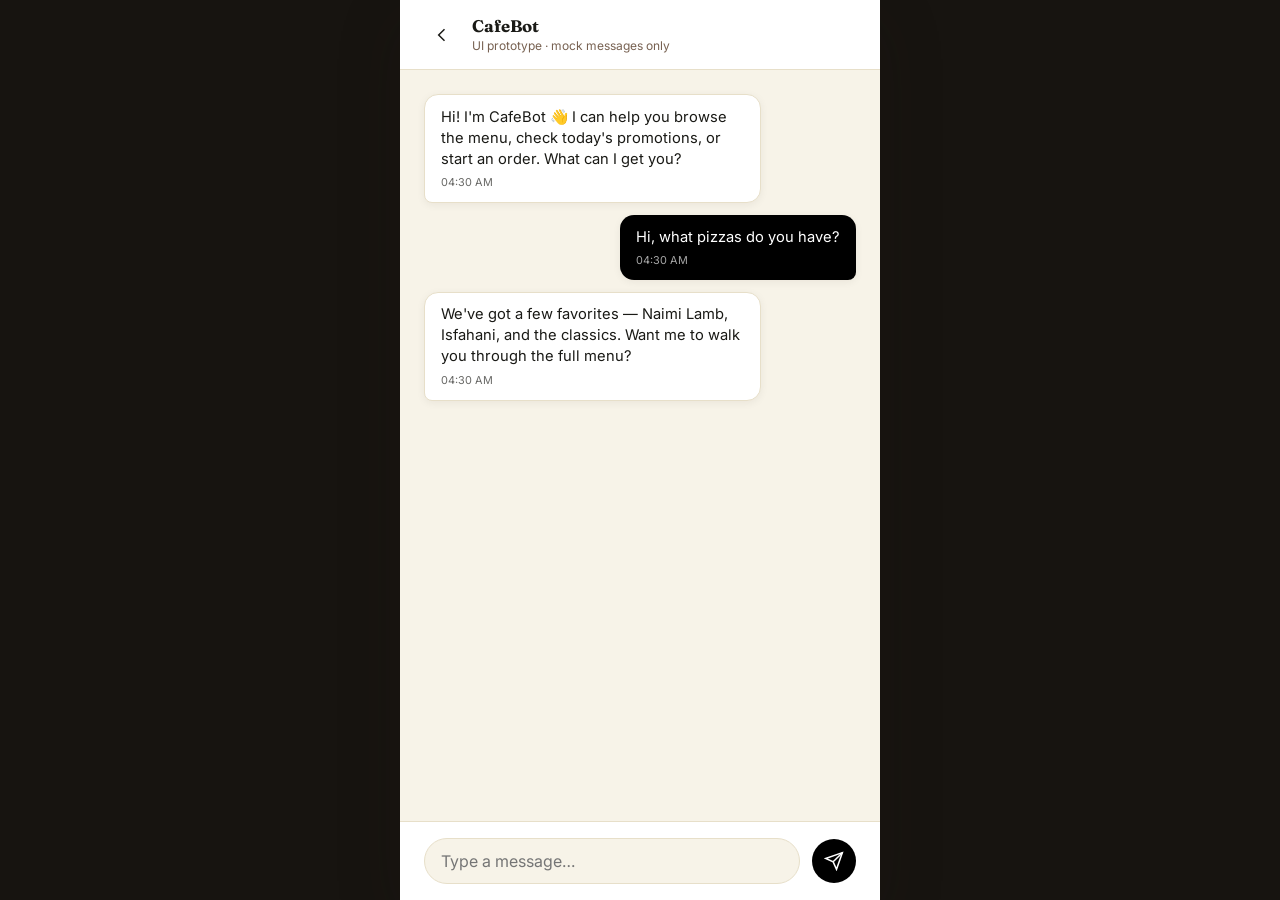
==== frontend/chatbot.html @ ae960777 "Add CafeBot chat backend, order tools, and chat UI prototype - Standalone CafeBot chat interface (fr" ====
<!DOCTYPE html>
<html lang="en">
<head>
<meta charset="UTF-8" />
<meta name="viewport" content="width=device-width, initial-scale=1.0" />
<title>CafeBot Chat — 8 Portions Pizza</title>
<meta name="description" content="CafeBot chat interface prototype. UI only — mock messages, no live AI, backend, or authentication yet." />
<meta name="robots" content="noindex" />
<link rel="icon" type="image/jpeg" href="img/logo-mark.jpeg" />
<link rel="preconnect" href="https://fonts.googleapis.com" />
<link rel="preconnect" href="https://fonts.gstatic.com" crossorigin />
<link href="https://fonts.googleapis.com/css2?family=Fraunces:opsz,wght@9..144,500;9..144,700&family=Inter:wght@400;500;600;700;800&display=swap" rel="stylesheet" />
<link rel="stylesheet" href="css/styles.css" />
</head>
<body class="chatbot-page">
  <main id="main" class="chatbot-shell">
    <header class="chat-header">
      <a class="chat-back" href="index.html" aria-label="Back to site">
        <svg viewBox="0 0 24 24" fill="none" stroke="currentColor" stroke-width="1.8"><path d="M15 19 8 12l7-7"/></svg>
      </a>
      <div class="chat-header-info">
        <span class="chat-header-name">CafeBot</span>
        <span class="chat-header-status">UI prototype &middot; mock messages only</span>
      </div>
    </header>

    <div class="chat-log" id="chat-log" aria-live="polite"></div>

    <form class="chat-input-row" id="chat-form">
      <input type="text" id="chat-input" placeholder="Type a message…" autocomplete="off" aria-label="Message" />
      <button type="submit" class="chat-send-btn" aria-label="Send message">
        <svg viewBox="0 0 24 24" fill="none" stroke="currentColor" stroke-width="1.8"><path d="M22 2 11 13"/><path d="M22 2 15 22l-4-9-9-4 20-7Z"/></svg>
      </button>
    </form>
  </main>

  <script src="js/chatbot.js"></script>
</body>
</html>
---- frontend/css/styles.css ----
/* ==========================================================================
   8 Portions Pizza — Design system
   All brand tokens live in :root so real brand colors/fonts/logo can
   replace these placeholders later with a handful of edits.
   ========================================================================== */

:root {
  /* Verified brand palette — pulled from 8 Portions' own official ordering
     platform theme config ("Creamy") and real logo artwork: cream page/card
     backgrounds, black UI chrome, warm taupe body copy, green from the
     logo's leaf mark used as a small fresh/organic accent. */
  --color-primary: #000000;
  --color-primary-dark: #2b2b2b;
  --color-primary-light: #efe6d3;
  --color-accent: #3cad67;
  --color-accent-dark: #2c8850;
  --color-accent-warm: #c9a46a;
  --color-charcoal: #171410;
  --color-charcoal-soft: #2a2118;
  --color-bg: #f7f3e8;
  --color-surface: #ffffff;
  --color-card: #f1ecda;
  --color-text: #1a1a16;
  --color-text-muted: #776151;
  --color-border: #e7dfc9;
  --color-success: #3cad67;

  /* Their configured font ("SF" / SF Pro) isn't freely licensable for web —
     using a similar elegant serif (headings, echoes the "8PORTIONS." mark)
     and a clean humanist sans (body) as the closest free equivalents. */
  --font-display: "Fraunces", "Georgia", serif;
  --font-body: "Inter", -apple-system, BlinkMacSystemFont, "Segoe UI", sans-serif;

  /* Spacing scale (rem) */
  --space-1: 0.25rem;
  --space-2: 0.5rem;
  --space-3: 0.75rem;
  --space-4: 1rem;
  --space-5: 1.5rem;
  --space-6: 2rem;
  --space-7: 3rem;
  --space-8: 4rem;
  --space-9: 6rem;

  --radius-sm: 8px;
  --radius-md: 14px;
  --radius-lg: 22px;
  --radius-full: 999px;

  --shadow-sm: 0 2px 8px rgba(36, 21, 18, 0.06);
  --shadow-md: 0 10px 30px rgba(36, 21, 18, 0.12);
  --shadow-lg: 0 20px 60px rgba(36, 21, 18, 0.18);

  --container-width: 1200px;
  --header-height: 76px;
}

/* -------------------------------------------------------------------------
   Reset & base
   ------------------------------------------------------------------------- */
*,
*::before,
*::after {
  box-sizing: border-box;
}

html {
  scroll-behavior: smooth;
  scroll-padding-top: calc(var(--header-height) + 16px);
}

body {
  margin: 0;
  font-family: var(--font-body);
  color: var(--color-text);
  background: var(--color-bg);
  line-height: 1.55;
  -webkit-font-smoothing: antialiased;
}

img,
svg {
  max-width: 100%;
  display: block;
}

a {
  color: inherit;
}

h1,
h2,
h3,
h4 {
  font-family: var(--font-display);
  margin: 0;
  line-height: 1.15;
  font-weight: 600;
}

p {
  margin: 0;
}

ul {
  margin: 0;
  padding: 0;
  list-style: none;
}

button {
  font-family: inherit;
  cursor: pointer;
}

input,
textarea,
select {
  font-family: inherit;
  font-size: inherit;
}

:focus-visible {
  outline: 3px solid var(--color-accent);
  outline-offset: 2px;
}

.container {
  width: 100%;
  max-width: var(--container-width);
  margin: 0 auto;
  padding: 0 var(--space-5);
}

.section {
  padding: var(--space-9) 0;
}

.section-header {
  max-width: 640px;
  margin: 0 0 var(--space-6);
}

.section-header.center {
  margin-left: auto;
  margin-right: auto;
  text-align: center;
}

.eyebrow {
  display: inline-block;
  font-family: var(--font-body);
  font-weight: 700;
  font-size: 0.75rem;
  letter-spacing: 0.14em;
  text-transform: uppercase;
  color: var(--color-primary);
  margin-bottom: var(--space-3);
}

.section-header h2 {
  font-size: clamp(1.75rem, 3vw, 2.5rem);
  margin-bottom: var(--space-3);
}

.section-header p {
  color: var(--color-text-muted);
  font-size: 1.05rem;
}

.section-surface {
  background: var(--color-surface);
}

.section-dark {
  background: var(--color-charcoal);
  color: #f4ece5;
}

.section-dark .section-header p {
  color: #cdbdb3;
}

.visually-hidden {
  position: absolute;
  width: 1px;
  height: 1px;
  overflow: hidden;
  clip: rect(0 0 0 0);
  white-space: nowrap;
}

.skip-link {
  position: absolute;
  left: var(--space-4);
  top: -100px;
  background: var(--color-charcoal);
  color: #fff;
  padding: var(--space-3) var(--space-4);
  border-radius: var(--radius-sm);
  z-index: 200;
  transition: top 0.2s ease;
}

.skip-link:focus {
  top: var(--space-3);
}

/* -------------------------------------------------------------------------
   Buttons
   ------------------------------------------------------------------------- */
.btn {
  display: inline-flex;
  align-items: center;
  justify-content: center;
  gap: var(--space-2);
  border: 2px solid transparent;
  border-radius: var(--radius-full);
  padding: 0.85rem 1.6rem;
  font-weight: 700;
  font-size: 0.95rem;
  text-decoration: none;
  transition: transform 0.15s ease, box-shadow 0.15s ease, background 0.15s ease, color 0.15s ease;
  white-space: nowrap;
}

.btn:hover {
  transform: translateY(-2px);
}

.btn-primary {
  background: var(--color-primary);
  color: #fff;
  box-shadow: var(--shadow-sm);
}

.btn-primary:hover {
  background: var(--color-primary-dark);
  box-shadow: var(--shadow-md);
}

.btn-outline {
  background: transparent;
  border-color: currentColor;
  color: inherit;
}

.btn-outline:hover {
  background: rgba(255, 255, 255, 0.12);
}

.btn-light {
  background: #fff;
  color: var(--color-charcoal);
}

.btn-light:hover {
  background: var(--color-accent);
  color: var(--color-charcoal);
}

.btn-ghost {
  background: transparent;
  color: var(--color-text);
  border-color: var(--color-border);
}

.btn-ghost:hover {
  border-color: var(--color-primary);
  color: var(--color-primary);
}

.btn-sm {
  padding: 0.55rem 1.1rem;
  font-size: 0.85rem;
}

.btn-block {
  width: 100%;
}

.btn:disabled {
  opacity: 0.5;
  cursor: not-allowed;
  transform: none;
}

.icon-btn {
  position: relative;
  display: inline-flex;
  align-items: center;
  justify-content: center;
  width: 44px;
  height: 44px;
  border-radius: var(--radius-full);
  border: 1px solid var(--color-border);
  background: var(--color-surface);
  color: var(--color-text);
  transition: border-color 0.15s ease, color 0.15s ease;
}

.icon-btn:hover {
  border-color: var(--color-primary);
  color: var(--color-primary);
}

/* -------------------------------------------------------------------------
   Header / Nav
   ------------------------------------------------------------------------- */
.site-header {
  position: sticky;
  top: 0;
  z-index: 100;
  height: var(--header-height);
  background: rgba(255, 251, 245, 0.92);
  backdrop-filter: blur(10px);
  border-bottom: 1px solid var(--color-border);
}

.site-header .container {
  height: 100%;
  display: flex;
  align-items: center;
  justify-content: space-between;
  gap: var(--space-4);
}

.brand {
  display: flex;
  align-items: center;
  gap: var(--space-2);
  text-decoration: none;
  color: var(--color-text);
}

.brand-logo-img {
  height: 34px;
  width: auto;
}

/* The real logo file has a solid white background baked in (no alpha
   channel), so it only works on light surfaces. The dark footer reuses a
   typographic recreation of the wordmark instead. */
.footer-wordmark {
  font-family: var(--font-display);
  font-weight: 700;
  font-size: 1.3rem;
  letter-spacing: 0.05em;
  color: #fff;
}

.footer-wordmark small {
  display: block;
  font-family: var(--font-body);
  font-weight: 600;
  font-size: 0.6rem;
  letter-spacing: 0.18em;
  color: #cdbdb3;
  margin-top: 2px;
}

.main-nav {
  display: flex;
  align-items: center;
  gap: var(--space-6);
}

.main-nav a {
  text-decoration: none;
  font-weight: 600;
  font-size: 0.95rem;
  color: var(--color-text);
  position: relative;
  padding: var(--space-2) 0;
}

.main-nav a::after {
  content: "";
  position: absolute;
  left: 0;
  bottom: -2px;
  width: 0;
  height: 2px;
  background: var(--color-primary);
  transition: width 0.2s ease;
}

.main-nav a:hover::after,
.main-nav a[aria-current="page"]::after {
  width: 100%;
}

.header-actions {
  display: flex;
  align-items: center;
  gap: var(--space-3);
}

.cart-count {
  position: absolute;
  top: -4px;
  right: -4px;
  min-width: 20px;
  height: 20px;
  padding: 0 4px;
  border-radius: var(--radius-full);
  background: var(--color-accent);
  color: var(--color-charcoal);
  font-size: 0.7rem;
  font-weight: 800;
  display: flex;
  align-items: center;
  justify-content: center;
}

.cart-count[hidden] {
  display: none;
}

.nav-toggle {
  display: none;
  border: 1px solid var(--color-border);
  background: var(--color-surface);
  border-radius: var(--radius-sm);
  width: 44px;
  height: 44px;
  align-items: center;
  justify-content: center;
}

.nav-toggle span,
.nav-toggle span::before,
.nav-toggle span::after {
  content: "";
  display: block;
  width: 20px;
  height: 2px;
  background: var(--color-text);
  position: relative;
  transition: transform 0.2s ease, opacity 0.2s ease;
}

.nav-toggle span::before {
  position: absolute;
  top: -6px;
}

.nav-toggle span::after {
  position: absolute;
  top: 6px;
}

/* -------------------------------------------------------------------------
   Hero
   ------------------------------------------------------------------------- */
.hero {
  position: relative;
  overflow: hidden;
  background: radial-gradient(circle at 15% 20%, #fffdf6 0%, var(--color-bg) 55%);
  padding: var(--space-9) 0 var(--space-8);
}

.hero .container {
  display: grid;
  grid-template-columns: 1.05fr 0.95fr;
  gap: var(--space-8);
  align-items: center;
}

.hero-eyebrow {
  display: inline-flex;
  align-items: center;
  gap: var(--space-2);
  background: var(--color-primary-light);
  color: var(--color-primary-dark);
  font-weight: 700;
  font-size: 0.8rem;
  letter-spacing: 0.08em;
  text-transform: uppercase;
  padding: 0.4rem 0.9rem;
  border-radius: var(--radius-full);
  margin-bottom: var(--space-5);
}

.hero h1 {
  font-size: clamp(2.4rem, 5vw, 4rem);
  margin-bottom: var(--space-5);
}

.hero h1 em {
  font-style: normal;
  color: var(--color-primary);
}

.hero-lead {
  font-size: 1.15rem;
  color: var(--color-text-muted);
  max-width: 46ch;
  margin-bottom: var(--space-6);
}

.hero-actions {
  display: flex;
  flex-wrap: wrap;
  gap: var(--space-4);
  margin-bottom: var(--space-7);
}

.hero-stats {
  display: flex;
  gap: var(--space-7);
}

.hero-stats strong {
  display: block;
  font-family: var(--font-display);
  font-size: 1.7rem;
  color: var(--color-text);
}

.hero-stats span {
  font-size: 0.85rem;
  color: var(--color-text-muted);
}

.hero-visual {
  position: relative;
  display: flex;
  align-items: center;
  justify-content: center;
}

.hero-plate {
  position: relative;
  width: min(100%, 440px);
  aspect-ratio: 1 / 1;
  border-radius: 50%;
  background: var(--color-surface);
  box-shadow: var(--shadow-lg);
  display: flex;
  align-items: center;
  justify-content: center;
  animation: float 3.5s ease-in-out infinite;
}

.hero-plate svg {
  width: 78%;
  height: 78%;
}

.hero-badge {
  position: absolute;
  bottom: -4%;
  left: -6%;
  background: var(--color-charcoal);
  color: #fff;
  padding: var(--space-3) var(--space-4);
  border-radius: var(--radius-md);
  box-shadow: var(--shadow-md);
  display: flex;
  align-items: center;
  gap: var(--space-3);
}

.hero-badge-icon {
  color: var(--color-accent);
  flex-shrink: 0;
}

.hero-badge-rating .hero-badge-icon {
  color: var(--color-accent-warm);
}

.hero-badge-stars {
  color: var(--color-accent-warm);
  letter-spacing: 1px;
  font-size: 0.85em;
}

.hero-badge strong {
  display: block;
  font-family: var(--font-display);
  font-size: 1.1rem;
}

.hero-badge span {
  font-size: 0.75rem;
  color: #cdbdb3;
}

@keyframes float {
  0%, 100% { transform: translateY(0); }
  50% { transform: translateY(-14px); }
}

@media (prefers-reduced-motion: reduce) {
  .hero-plate {
    animation: none;
  }
}

/* -------------------------------------------------------------------------
   Cards & grids
   ------------------------------------------------------------------------- */
.grid {
  display: grid;
  gap: var(--space-6);
}

.grid-3 {
  grid-template-columns: repeat(3, 1fr);
}

.grid-4 {
  grid-template-columns: repeat(4, 1fr);
}

.grid-2 {
  grid-template-columns: repeat(2, 1fr);
}

.food-card {
  background: var(--color-surface);
  border: 1px solid var(--color-border);
  border-radius: var(--radius-lg);
  overflow: hidden;
  display: flex;
  flex-direction: column;
  transition: transform 0.2s ease, box-shadow 0.2s ease;
}

.food-card:hover {
  transform: translateY(-6px);
  box-shadow: var(--shadow-md);
}

.food-card-media {
  position: relative;
  aspect-ratio: 4 / 3;
  background: linear-gradient(135deg, var(--color-card), var(--color-border));
  display: flex;
  align-items: center;
  justify-content: center;
}

.food-card-media svg {
  width: 46%;
  height: 46%;
  opacity: 0.85;
}

.food-card-media img {
  width: 100%;
  height: 100%;
  object-fit: cover;
}

.badge-row {
  position: absolute;
  top: var(--space-3);
  left: var(--space-3);
  display: flex;
  gap: var(--space-2);
}

.badge {
  display: inline-flex;
  align-items: center;
  padding: 0.3rem 0.7rem;
  border-radius: var(--radius-full);
  font-size: 0.7rem;
  font-weight: 800;
  letter-spacing: 0.03em;
  text-transform: uppercase;
}

.badge-popular {
  background: var(--color-accent);
  color: var(--color-charcoal);
}

.badge-signature {
  background: var(--color-charcoal);
  color: #fff;
}

.badge-placeholder {
  background: #fff;
  color: var(--color-text-muted);
  border: 1px dashed var(--color-border);
}

.food-card-body {
  padding: var(--space-5);
  display: flex;
  flex-direction: column;
  gap: var(--space-3);
  flex: 1;
}

.food-card-body h3 {
  font-size: 1.15rem;
}

.food-card-desc {
  color: var(--color-text-muted);
  font-size: 0.92rem;
  flex: 1;
}

.kcal-tag {
  display: inline-block;
  font-size: 0.72rem;
  font-weight: 700;
  letter-spacing: 0.02em;
  color: var(--color-text-muted);
  background: var(--color-card);
  border-radius: var(--radius-full);
  padding: 0.2rem 0.6rem;
  width: fit-content;
}

.food-card-footer {
  display: flex;
  align-items: center;
  justify-content: space-between;
  margin-top: auto;
}

.price {
  font-family: var(--font-display);
  font-weight: 700;
  font-size: 1.15rem;
  color: var(--color-primary-dark);
}

.price-from::before {
  content: "from ";
  font-family: var(--font-body);
  font-weight: 500;
  font-size: 0.75rem;
  color: var(--color-text-muted);
}

/* -------------------------------------------------------------------------
   More Than Pizza (category tiles)
   ------------------------------------------------------------------------- */
.more-tiles-row {
  display: grid;
  grid-template-columns: repeat(auto-fit, minmax(140px, 1fr));
  gap: var(--space-4);
}

.more-tile {
  display: flex;
  flex-direction: column;
  align-items: center;
  gap: var(--space-2);
  text-align: center;
  text-decoration: none;
  color: var(--color-text);
  background: var(--color-surface);
  border: 1px solid var(--color-border);
  border-radius: var(--radius-lg);
  padding: var(--space-6) var(--space-4);
  transition: transform 0.2s ease, box-shadow 0.2s ease, border-color 0.2s ease;
}

.more-tile:hover {
  transform: translateY(-4px);
  box-shadow: var(--shadow-sm);
  border-color: var(--color-primary);
}

.more-tile-icon {
  width: 40px;
  height: 40px;
  color: var(--color-accent);
}

.more-tile-label {
  font-family: var(--font-display);
  font-weight: 700;
  font-size: 1.05rem;
}

.more-tile-count {
  font-size: 0.78rem;
  color: var(--color-text-muted);
}

/* -------------------------------------------------------------------------
   Story / About
   ------------------------------------------------------------------------- */
.story-grid {
  display: grid;
  grid-template-columns: 1fr 1fr;
  gap: var(--space-8);
  align-items: center;
}

.story-copy p {
  color: var(--color-text-muted);
  margin-bottom: var(--space-4);
  font-size: 1.02rem;
}

.story-copy p:last-child {
  margin-bottom: 0;
}

.draft-note {
  display: inline-block;
  margin-top: var(--space-5);
  font-size: 0.78rem;
  color: var(--color-text-muted);
  border: 1px dashed var(--color-border);
  border-radius: var(--radius-sm);
  padding: var(--space-2) var(--space-3);
}

.story-visual {
  position: relative;
  border-radius: var(--radius-lg);
  overflow: hidden;
  aspect-ratio: 4 / 5;
  background: linear-gradient(160deg, var(--color-charcoal), var(--color-primary-dark));
  display: flex;
  align-items: center;
  justify-content: center;
}

.story-visual svg {
  width: 55%;
  opacity: 0.9;
}

.story-visual img {
  width: 100%;
  height: 100%;
  object-fit: cover;
}

/* -------------------------------------------------------------------------
   Instagram
   ------------------------------------------------------------------------- */
.instagram-head {
  display: flex;
  align-items: flex-end;
  justify-content: space-between;
  gap: var(--space-5);
  flex-wrap: wrap;
  margin-bottom: var(--space-6);
}

.ig-grid {
  display: grid;
  grid-template-columns: repeat(4, 1fr);
  gap: var(--space-3);
}

.ig-tile {
  aspect-ratio: 1 / 1;
  border-radius: var(--radius-md);
  background: linear-gradient(150deg, var(--color-charcoal-soft), var(--color-charcoal));
  display: flex;
  align-items: center;
  justify-content: center;
  color: rgba(255, 255, 255, 0.85);
  transition: transform 0.2s ease;
}

.ig-tile:hover {
  transform: scale(1.03);
}

.ig-tile svg {
  width: 30%;
  height: 30%;
}

.ig-tile img {
  width: 100%;
  height: 100%;
  object-fit: cover;
  border-radius: inherit;
}

.ig-cta {
  grid-column: span 1;
  background: var(--color-primary);
  color: #fff;
  text-decoration: none;
  font-weight: 700;
  text-align: center;
  padding: var(--space-4);
  gap: var(--space-2);
  flex-direction: column;
}

/* -------------------------------------------------------------------------
   Testimonials (empty state — no fabricated reviews)
   ------------------------------------------------------------------------- */
.testimonial-empty {
  border: 1px dashed var(--color-border);
  border-radius: var(--radius-lg);
  padding: var(--space-7);
  text-align: center;
  max-width: 560px;
  margin: 0 auto;
  background: var(--color-surface);
}

.testimonial-empty svg {
  width: 40px;
  height: 40px;
  margin: 0 auto var(--space-4);
  color: var(--color-accent);
}

.testimonial-empty h3 {
  margin-bottom: var(--space-2);
}

.testimonial-empty p {
  color: var(--color-text-muted);
}

/* -------------------------------------------------------------------------
   Branches
   ------------------------------------------------------------------------- */
.branch-card {
  background: var(--color-surface);
  border: 1px solid var(--color-border);
  border-radius: var(--radius-lg);
  padding: var(--space-6);
  display: flex;
  flex-direction: column;
  gap: var(--space-4);
}

.branch-card h3 {
  font-size: 1.2rem;
}

.branch-meta {
  display: flex;
  gap: var(--space-3);
  align-items: flex-start;
  color: var(--color-text-muted);
  font-size: 0.92rem;
}

.branch-meta svg {
  width: 18px;
  height: 18px;
  flex-shrink: 0;
  margin-top: 2px;
  color: var(--color-primary);
}

.branch-actions {
  display: flex;
  gap: var(--space-3);
  margin-top: auto;
  flex-wrap: wrap;
}

/* -------------------------------------------------------------------------
   Footer
   ------------------------------------------------------------------------- */
.site-footer {
  background: var(--color-charcoal);
  color: #cdbdb3;
  padding: var(--space-8) 0 var(--space-5);
}

.footer-grid {
  display: grid;
  grid-template-columns: 1.4fr repeat(3, 1fr);
  gap: var(--space-6);
  padding-bottom: var(--space-7);
  border-bottom: 1px solid rgba(255, 255, 255, 0.1);
}

.footer-brand p {
  margin-top: var(--space-4);
  max-width: 32ch;
  font-size: 0.92rem;
}

.footer-social {
  display: flex;
  gap: var(--space-3);
  margin-top: var(--space-5);
}

.footer-social a {
  width: 40px;
  height: 40px;
  border-radius: var(--radius-full);
  border: 1px solid rgba(255, 255, 255, 0.2);
  display: flex;
  align-items: center;
  justify-content: center;
  text-decoration: none;
  transition: background 0.15s ease, border-color 0.15s ease;
}

.footer-social a:hover {
  background: var(--color-primary);
  border-color: var(--color-primary);
}

.footer-social svg {
  width: 18px;
  height: 18px;
  color: #fff;
}

.footer-col h4 {
  color: #fff;
  font-size: 0.95rem;
  margin-bottom: var(--space-4);
}

.footer-col ul li {
  margin-bottom: var(--space-3);
}

.footer-col a {
  text-decoration: none;
  font-size: 0.9rem;
  color: #cdbdb3;
  transition: color 0.15s ease;
}

.footer-col a:hover {
  color: var(--color-accent);
}

.footer-bottom {
  display: flex;
  justify-content: space-between;
  align-items: center;
  flex-wrap: wrap;
  gap: var(--space-3);
  padding-top: var(--space-5);
  font-size: 0.82rem;
}

.footer-bottom a {
  text-decoration: none;
  color: #cdbdb3;
}

.footer-bottom a:hover {
  color: var(--color-accent);
}

#delivery-partners {
  font-size: 0.85rem;
  font-weight: 600;
  letter-spacing: 0.02em;
}

/* -------------------------------------------------------------------------
   Menu page
   ------------------------------------------------------------------------- */
.menu-toolbar {
  position: sticky;
  top: var(--header-height);
  z-index: 40;
  background: var(--color-bg);
  padding: var(--space-5) 0;
  border-bottom: 1px solid var(--color-border);
}

.menu-toolbar .container {
  display: flex;
  flex-wrap: wrap;
  gap: var(--space-4);
  align-items: center;
  justify-content: space-between;
}

.search-field {
  position: relative;
  flex: 1;
  min-width: 220px;
  max-width: 360px;
}

.search-field svg {
  position: absolute;
  left: var(--space-4);
  top: 50%;
  transform: translateY(-50%);
  width: 18px;
  height: 18px;
  color: var(--color-text-muted);
}

.search-field input {
  width: 100%;
  padding: 0.75rem 1rem 0.75rem 2.6rem;
  border-radius: var(--radius-full);
  border: 1px solid var(--color-border);
  background: var(--color-surface);
}

.category-tabs {
  display: flex;
  gap: var(--space-2);
  flex-wrap: wrap;
}

.category-tabs button {
  border: 1px solid var(--color-border);
  background: var(--color-surface);
  border-radius: var(--radius-full);
  padding: 0.55rem 1.1rem;
  font-weight: 600;
  font-size: 0.88rem;
  color: var(--color-text);
  transition: background 0.15s ease, color 0.15s ease, border-color 0.15s ease;
}

.category-tabs button:hover {
  border-color: var(--color-primary);
}

.category-tabs button[aria-pressed="true"] {
  background: var(--color-primary);
  border-color: var(--color-primary);
  color: #fff;
}

.menu-results-count {
  color: var(--color-text-muted);
  font-size: 0.85rem;
  margin: var(--space-5) 0;
}

.menu-empty {
  text-align: center;
  padding: var(--space-8) 0;
  color: var(--color-text-muted);
}

.food-card-add {
  align-self: flex-start;
}

/* -------------------------------------------------------------------------
   Modal (product customization)
   ------------------------------------------------------------------------- */
.modal-overlay {
  position: fixed;
  inset: 0;
  background: rgba(31, 26, 23, 0.55);
  display: flex;
  align-items: center;
  justify-content: center;
  padding: var(--space-4);
  z-index: 200;
  opacity: 0;
  pointer-events: none;
  transition: opacity 0.2s ease;
}

.modal-overlay.open {
  opacity: 1;
  pointer-events: auto;
}

.modal {
  background: var(--color-surface);
  border-radius: var(--radius-lg);
  max-width: 560px;
  width: 100%;
  max-height: 88vh;
  overflow-y: auto;
  box-shadow: var(--shadow-lg);
  transform: translateY(16px);
  transition: transform 0.2s ease;
}

.modal-overlay.open .modal {
  transform: translateY(0);
}

.modal-media {
  aspect-ratio: 16 / 9;
  background: linear-gradient(135deg, var(--color-card), var(--color-border));
  display: flex;
  align-items: center;
  justify-content: center;
  position: relative;
}

.modal-media svg {
  width: 36%;
}

.modal-media img {
  width: 100%;
  height: 100%;
  object-fit: cover;
}

.modal-close {
  position: absolute;
  top: var(--space-3);
  right: var(--space-3);
  background: #fff;
}

.modal-body {
  padding: var(--space-6);
  display: flex;
  flex-direction: column;
  gap: var(--space-5);
}

.modal-body h2 {
  font-size: 1.4rem;
  margin-bottom: var(--space-2);
}

.option-group h4 {
  font-family: var(--font-body);
  font-size: 0.85rem;
  text-transform: uppercase;
  letter-spacing: 0.06em;
  color: var(--color-text-muted);
  margin-bottom: var(--space-3);
}

.option-row {
  display: flex;
  flex-wrap: wrap;
  gap: var(--space-2);
}

.option-pill {
  border: 1px solid var(--color-border);
  border-radius: var(--radius-full);
  padding: 0.55rem 1rem;
  font-size: 0.88rem;
  font-weight: 600;
  background: var(--color-surface);
  display: flex;
  align-items: center;
  gap: var(--space-2);
}

.option-pill[aria-pressed="true"] {
  border-color: var(--color-primary);
  background: var(--color-primary-light);
  color: var(--color-primary-dark);
}

.option-pill small {
  color: var(--color-text-muted);
  font-weight: 500;
}

.qty-stepper {
  display: inline-flex;
  align-items: center;
  gap: var(--space-3);
  border: 1px solid var(--color-border);
  border-radius: var(--radius-full);
  padding: var(--space-1);
}

.qty-stepper button {
  width: 32px;
  height: 32px;
  border-radius: var(--radius-full);
  border: none;
  background: var(--color-bg);
  font-size: 1.1rem;
  font-weight: 700;
}

.qty-stepper span {
  min-width: 20px;
  text-align: center;
  font-weight: 700;
}

.field label {
  display: block;
  font-size: 0.85rem;
  font-weight: 600;
  margin-bottom: var(--space-2);
}

.field textarea,
.field input {
  width: 100%;
  padding: 0.7rem 0.9rem;
  border: 1px solid var(--color-border);
  border-radius: var(--radius-sm);
  background: var(--color-bg);
}

.modal-footer {
  display: flex;
  align-items: center;
  justify-content: space-between;
  gap: var(--space-4);
  padding-top: var(--space-4);
  border-top: 1px solid var(--color-border);
}

.modal-footer .price {
  font-size: 1.3rem;
}

/* -------------------------------------------------------------------------
   Cart drawer
   ------------------------------------------------------------------------- */
.drawer-overlay {
  position: fixed;
  inset: 0;
  background: rgba(31, 26, 23, 0.45);
  z-index: 200;
  opacity: 0;
  pointer-events: none;
  transition: opacity 0.2s ease;
}

.drawer-overlay.open {
  opacity: 1;
  pointer-events: auto;
}

.drawer {
  position: fixed;
  top: 0;
  right: 0;
  bottom: 0;
  width: min(420px, 100%);
  background: var(--color-surface);
  box-shadow: var(--shadow-lg);
  display: flex;
  flex-direction: column;
  transform: translateX(100%);
  transition: transform 0.25s ease;
}

.drawer-overlay.open .drawer {
  transform: translateX(0);
}

.drawer-header {
  display: flex;
  align-items: center;
  justify-content: space-between;
  padding: var(--space-5);
  border-bottom: 1px solid var(--color-border);
}

.drawer-body {
  flex: 1;
  overflow-y: auto;
  padding: var(--space-5);
  display: flex;
  flex-direction: column;
  gap: var(--space-4);
}

.drawer-empty {
  text-align: center;
  color: var(--color-text-muted);
  padding: var(--space-8) 0;
}

.drawer-empty svg {
  width: 48px;
  height: 48px;
  margin: 0 auto var(--space-4);
  color: var(--color-border);
}

.cart-item {
  display: grid;
  grid-template-columns: 56px 1fr auto;
  gap: var(--space-3);
  align-items: flex-start;
  padding-bottom: var(--space-4);
  border-bottom: 1px solid var(--color-border);
}

.cart-item-thumb {
  width: 56px;
  height: 56px;
  border-radius: var(--radius-sm);
  background: linear-gradient(135deg, var(--color-card), var(--color-border));
  display: flex;
  align-items: center;
  justify-content: center;
}

.cart-item-thumb svg {
  width: 60%;
}

.cart-item-name {
  font-weight: 700;
  font-size: 0.95rem;
}

.cart-item-meta {
  font-size: 0.78rem;
  color: var(--color-text-muted);
  margin-top: 2px;
}

.cart-item-controls {
  display: flex;
  align-items: center;
  gap: var(--space-2);
  margin-top: var(--space-2);
}

.cart-item-remove {
  background: none;
  border: none;
  color: var(--color-text-muted);
  font-size: 0.78rem;
  text-decoration: underline;
  padding: 0;
}

.cart-item-price {
  font-weight: 700;
  white-space: nowrap;
}

.drawer-footer {
  border-top: 1px solid var(--color-border);
  padding: var(--space-5);
  display: flex;
  flex-direction: column;
  gap: var(--space-3);
}

.summary-row {
  display: flex;
  justify-content: space-between;
  font-size: 0.92rem;
  color: var(--color-text-muted);
}

.summary-row.total {
  font-size: 1.1rem;
  font-weight: 800;
  color: var(--color-text);
}

/* -------------------------------------------------------------------------
   Checkout panel (rendered inside the drawer overlay as a step)
   ------------------------------------------------------------------------- */
.fulfillment-toggle {
  display: flex;
  border: 1px solid var(--color-border);
  border-radius: var(--radius-full);
  padding: 4px;
}

.fulfillment-toggle button {
  flex: 1;
  border: none;
  background: transparent;
  padding: 0.6rem;
  border-radius: var(--radius-full);
  font-weight: 700;
  font-size: 0.88rem;
}

.fulfillment-toggle button[aria-pressed="true"] {
  background: var(--color-primary);
  color: #fff;
}

.form-error {
  color: var(--color-primary-dark);
  font-size: 0.78rem;
  margin-top: var(--space-1);
}

.confirmation {
  text-align: center;
  padding: var(--space-6) 0;
}

.confirmation svg {
  width: 56px;
  height: 56px;
  color: var(--color-success);
  margin: 0 auto var(--space-4);
}

.confirmation-summary {
  text-align: left;
  background: var(--color-bg);
  border-radius: var(--radius-md);
  padding: var(--space-4);
  margin: var(--space-5) 0;
  font-size: 0.88rem;
  white-space: pre-line;
}

/* -------------------------------------------------------------------------
   Misc pages (privacy/terms)
   ------------------------------------------------------------------------- */
.legal-content h2 {
  font-size: 1.3rem;
  margin-top: var(--space-6);
  margin-bottom: var(--space-3);
}

.legal-content p {
  color: var(--color-text-muted);
  margin-bottom: var(--space-3);
}

.placeholder-callout {
  background: var(--color-primary-light);
  border: 1px dashed var(--color-primary);
  border-radius: var(--radius-md);
  padding: var(--space-4) var(--space-5);
  color: var(--color-primary-dark);
  font-size: 0.9rem;
  margin-bottom: var(--space-6);
}

.page-hero {
  padding: var(--space-8) 0 var(--space-6);
  text-align: center;
}

.page-hero h1 {
  font-size: clamp(2rem, 4vw, 2.8rem);
  margin-bottom: var(--space-3);
}

.page-hero p {
  color: var(--color-text-muted);
  max-width: 60ch;
  margin: 0 auto;
}

/* -------------------------------------------------------------------------
   Scroll reveal
   ------------------------------------------------------------------------- */
[data-reveal] {
  opacity: 0;
  transform: translateY(24px);
  transition: opacity 0.6s ease, transform 0.6s ease;
}

[data-reveal].is-visible {
  opacity: 1;
  transform: translateY(0);
}

@media (prefers-reduced-motion: reduce) {
  [data-reveal] {
    opacity: 1;
    transform: none;
    transition: none;
  }
}

/* -------------------------------------------------------------------------
   Responsive
   ------------------------------------------------------------------------- */
@media (max-width: 1024px) {
  .grid-4 {
    grid-template-columns: repeat(2, 1fr);
  }

  .grid-3 {
    grid-template-columns: repeat(2, 1fr);
  }

  .footer-grid {
    grid-template-columns: 1fr 1fr;
  }

  .ig-grid {
    grid-template-columns: repeat(3, 1fr);
  }
}

@media (max-width: 860px) {
  .hero .container {
    grid-template-columns: 1fr;
  }

  .hero-visual {
    order: -1;
  }

  .story-grid {
    grid-template-columns: 1fr;
  }

  .story-visual {
    order: -1;
    aspect-ratio: 16 / 9;
  }
}

@media (max-width: 720px) {
  .main-nav,
  .header-actions .btn-ghost {
    display: none;
  }

  .nav-toggle {
    display: inline-flex;
  }

  body.nav-open .main-nav {
    display: flex;
    position: fixed;
    top: var(--header-height);
    left: 0;
    right: 0;
    background: var(--color-surface);
    flex-direction: column;
    align-items: flex-start;
    padding: var(--space-5);
    gap: var(--space-4);
    border-bottom: 1px solid var(--color-border);
    box-shadow: var(--shadow-md);
  }

  .grid-4,
  .grid-3,
  .grid-2 {
    grid-template-columns: 1fr;
  }

  .footer-grid {
    grid-template-columns: 1fr;
  }

  .ig-grid {
    grid-template-columns: repeat(2, 1fr);
  }

  .hero-stats {
    gap: var(--space-5);
  }

  .drawer {
    width: 100%;
  }
}

/* -------------------------------------------------------------------------
   CafeBot chat interface (UI prototype — mock messages only, no live AI/
   backend/auth wired up yet)
   ------------------------------------------------------------------------- */
.chatbot-page {
  background: var(--color-charcoal);
}

.chatbot-shell {
  display: flex;
  flex-direction: column;
  max-width: 480px;
  height: 100vh;
  height: 100dvh;
  margin: 0 auto;
  background: var(--color-bg);
  box-shadow: var(--shadow-lg);
}

.chat-header {
  display: flex;
  align-items: center;
  gap: var(--space-3);
  padding: var(--space-4) var(--space-5);
  background: var(--color-surface);
  border-bottom: 1px solid var(--color-border);
  flex-shrink: 0;
}

.chat-back {
  display: inline-flex;
  align-items: center;
  justify-content: center;
  width: 36px;
  height: 36px;
  border-radius: var(--radius-full);
  color: var(--color-text);
  flex-shrink: 0;
  text-decoration: none;
}

.chat-back:hover {
  background: var(--color-card);
}

.chat-back svg {
  width: 20px;
  height: 20px;
}

.chat-header-info {
  display: flex;
  flex-direction: column;
  line-height: 1.3;
}

.chat-header-name {
  font-family: var(--font-display);
  font-weight: 700;
  font-size: 1.05rem;
}

.chat-header-status {
  font-size: 0.75rem;
  color: var(--color-text-muted);
}

.chat-log {
  flex: 1;
  overflow-y: auto;
  padding: var(--space-5);
  display: flex;
  flex-direction: column;
  gap: var(--space-3);
}

.chat-bubble-row {
  display: flex;
}

.chat-bubble-row.from-bot {
  justify-content: flex-start;
}

.chat-bubble-row.from-customer {
  justify-content: flex-end;
}

.chat-bubble {
  max-width: 78%;
  padding: 0.7rem 1rem;
  border-radius: var(--radius-md);
  font-size: 0.92rem;
  line-height: 1.45;
  box-shadow: var(--shadow-sm);
  overflow-wrap: anywhere;
}

.from-bot .chat-bubble {
  background: var(--color-surface);
  border: 1px solid var(--color-border);
  color: var(--color-text);
  border-bottom-left-radius: var(--radius-sm);
}

.from-customer .chat-bubble {
  background: var(--color-primary);
  color: #fff;
  border-bottom-right-radius: var(--radius-sm);
}

.chat-bubble-time {
  display: block;
  margin-top: 0.3rem;
  font-size: 0.68rem;
  opacity: 0.65;
}

.chat-typing {
  display: inline-flex;
  gap: 4px;
  padding: 0.2rem 0;
  box-shadow: none;
}

.chat-typing span {
  width: 6px;
  height: 6px;
  border-radius: 50%;
  background: var(--color-text-muted);
  animation: chat-typing-bounce 1.2s infinite ease-in-out;
}

.chat-typing span:nth-child(2) {
  animation-delay: 0.15s;
}

.chat-typing span:nth-child(3) {
  animation-delay: 0.3s;
}

@keyframes chat-typing-bounce {
  0%, 60%, 100% { transform: translateY(0); opacity: 0.5; }
  30% { transform: translateY(-4px); opacity: 1; }
}

.chat-input-row {
  display: flex;
  align-items: center;
  gap: var(--space-3);
  padding: var(--space-4) var(--space-5);
  background: var(--color-surface);
  border-top: 1px solid var(--color-border);
  flex-shrink: 0;
}

#chat-input {
  flex: 1;
  padding: 0.75rem 1rem;
  border-radius: var(--radius-full);
  border: 1px solid var(--color-border);
  background: var(--color-bg);
  font-size: 1rem;
}

#chat-input:disabled {
  opacity: 0.7;
}

.chat-send-btn {
  display: inline-flex;
  align-items: center;
  justify-content: center;
  width: 44px;
  height: 44px;
  border-radius: var(--radius-full);
  border: none;
  background: var(--color-primary);
  color: #fff;
  flex-shrink: 0;
  transition: background 0.15s ease, transform 0.15s ease;
}

.chat-send-btn:hover {
  background: var(--color-primary-dark);
  transform: translateY(-1px);
}

.chat-send-btn:disabled {
  opacity: 0.5;
  cursor: not-allowed;
  transform: none;
}

.chat-send-btn svg {
  width: 20px;
  height: 20px;
}

@media (max-width: 540px) {
  .chatbot-shell {
    max-width: 100%;
    box-shadow: none;
  }
}
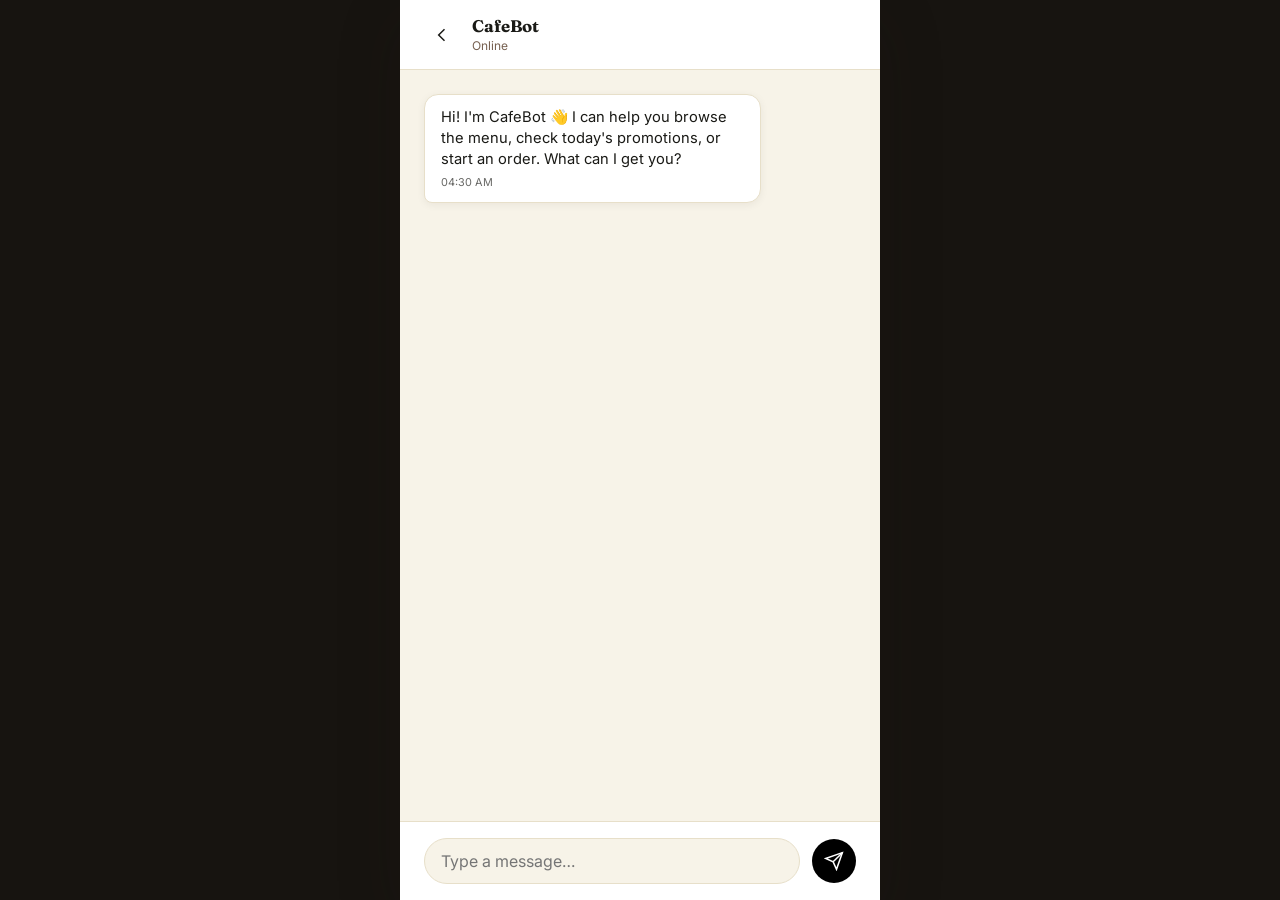
==== commit ed1e88c1: "Connect CafeBot chat UI to the backend, add nav link - frontend/js/chatbot.js: real fetch() to POST " ====
--- a/frontend/chatbot.html
+++ b/frontend/chatbot.html
@@ -4,7 +4,7 @@
 <meta charset="UTF-8" />
 <meta name="viewport" content="width=device-width, initial-scale=1.0" />
 <title>CafeBot Chat — 8 Portions Pizza</title>
-<meta name="description" content="CafeBot chat interface prototype. UI only — mock messages, no live AI, backend, or authentication yet." />
+<meta name="description" content="Chat with CafeBot to browse the menu, check promotions, and place an order. Requires backend/server.ps1 running locally - no authentication." />
 <meta name="robots" content="noindex" />
 <link rel="icon" type="image/jpeg" href="img/logo-mark.jpeg" />
 <link rel="preconnect" href="https://fonts.googleapis.com" />
@@ -20,7 +20,7 @@
       </a>
       <div class="chat-header-info">
         <span class="chat-header-name">CafeBot</span>
-        <span class="chat-header-status">UI prototype &middot; mock messages only</span>
+        <span class="chat-header-status">Online</span>
       </div>
     </header>
 
